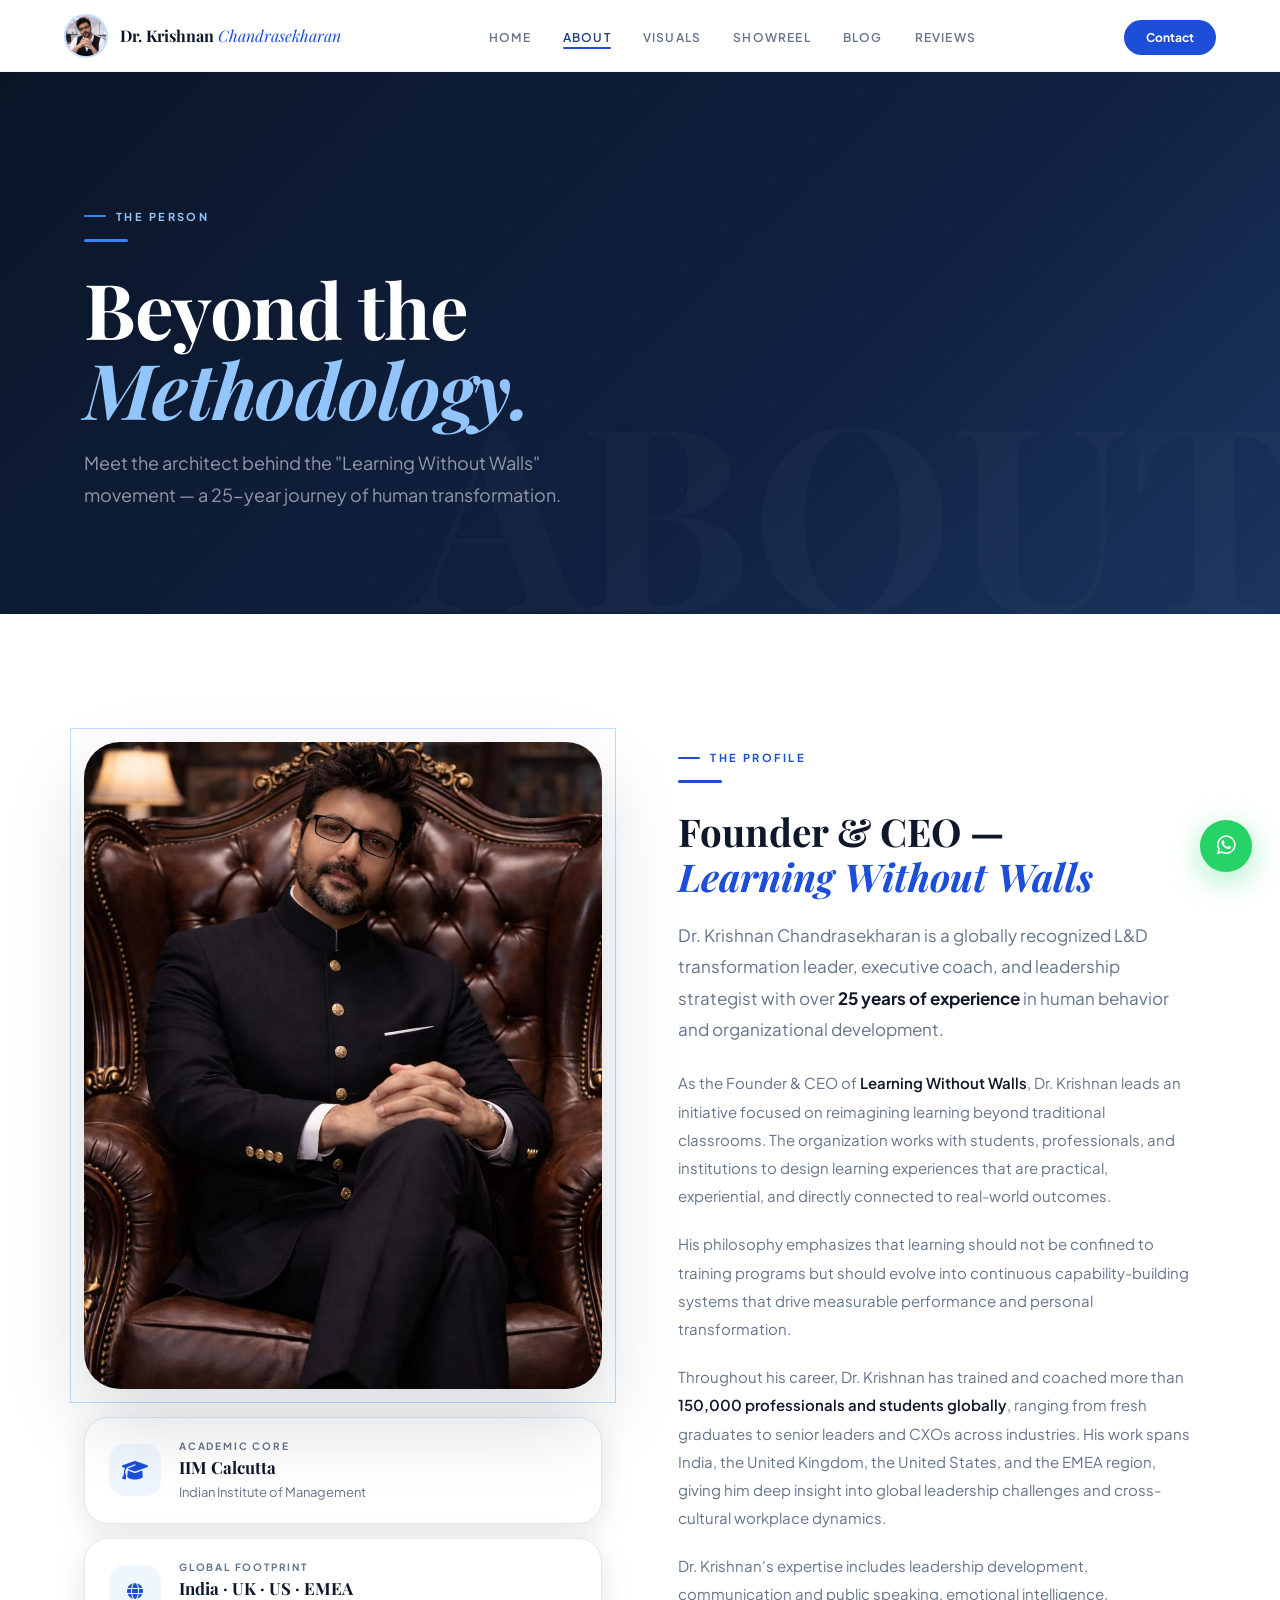
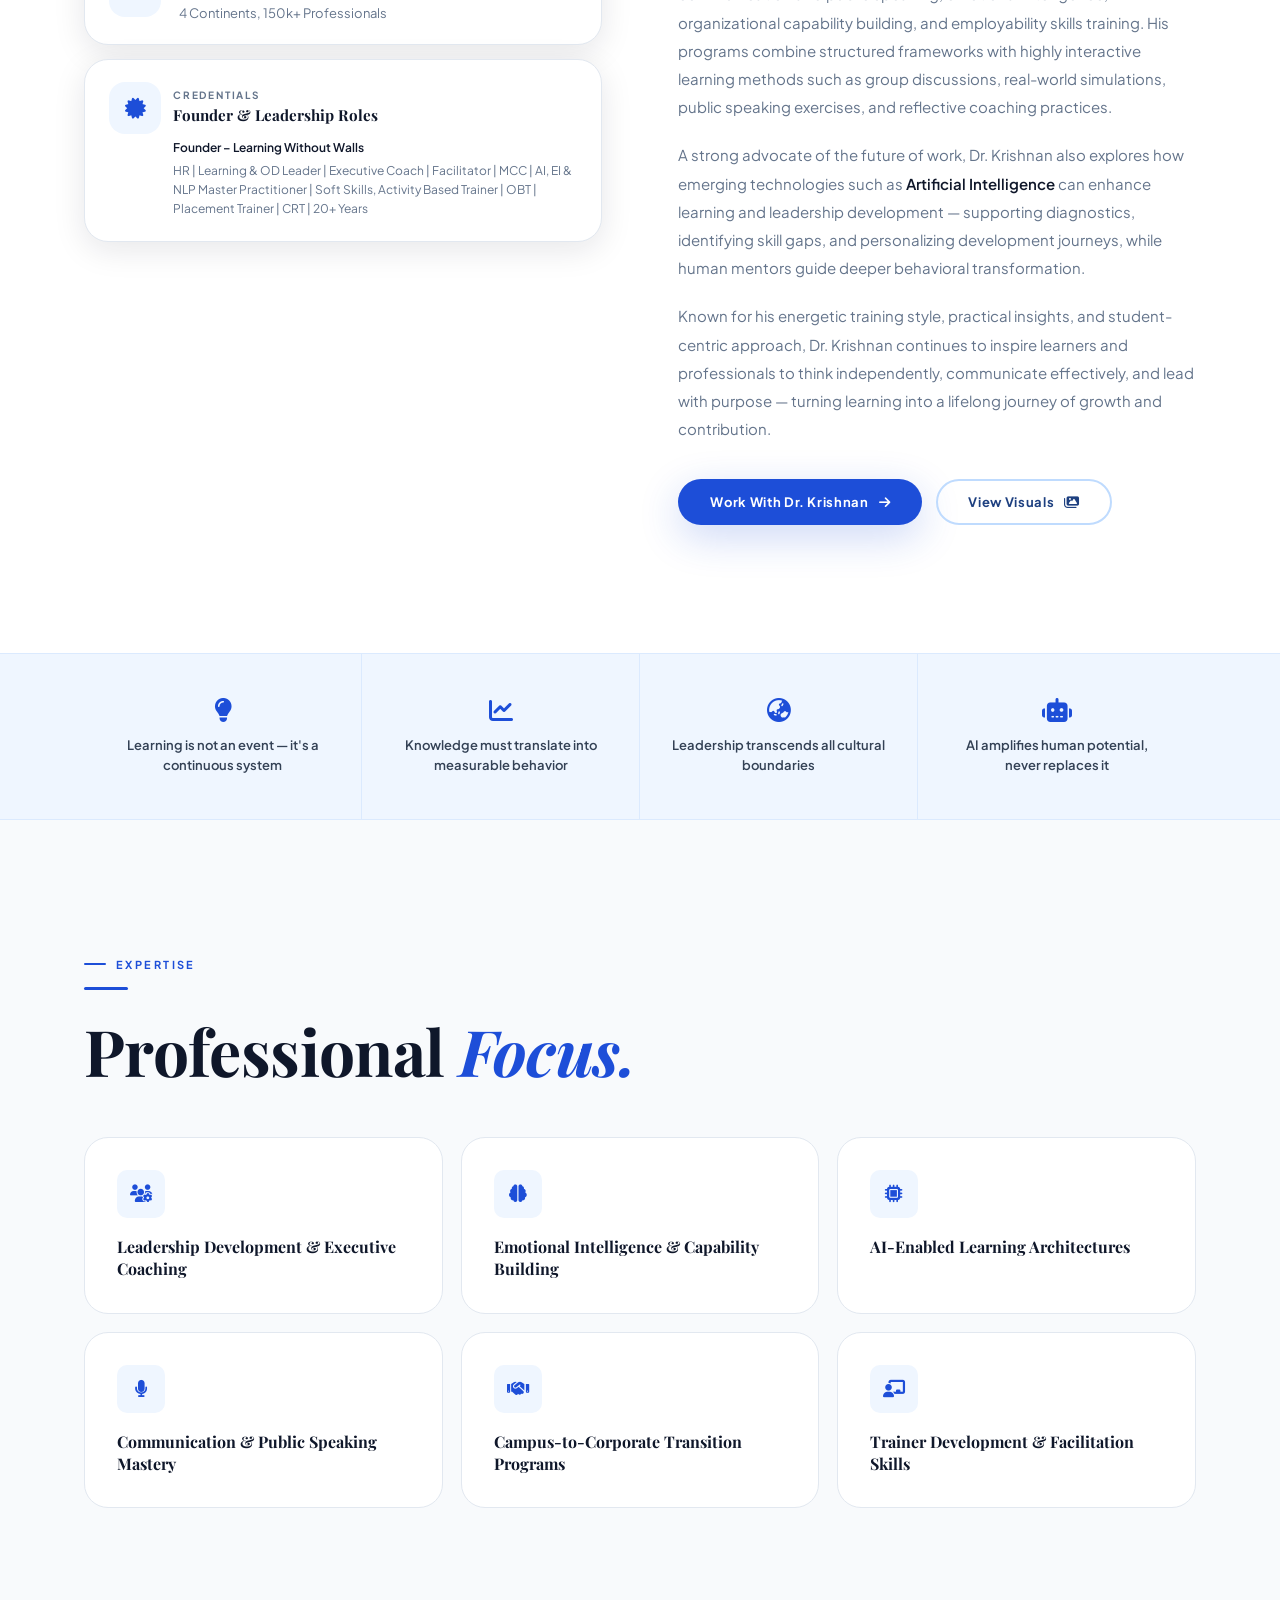
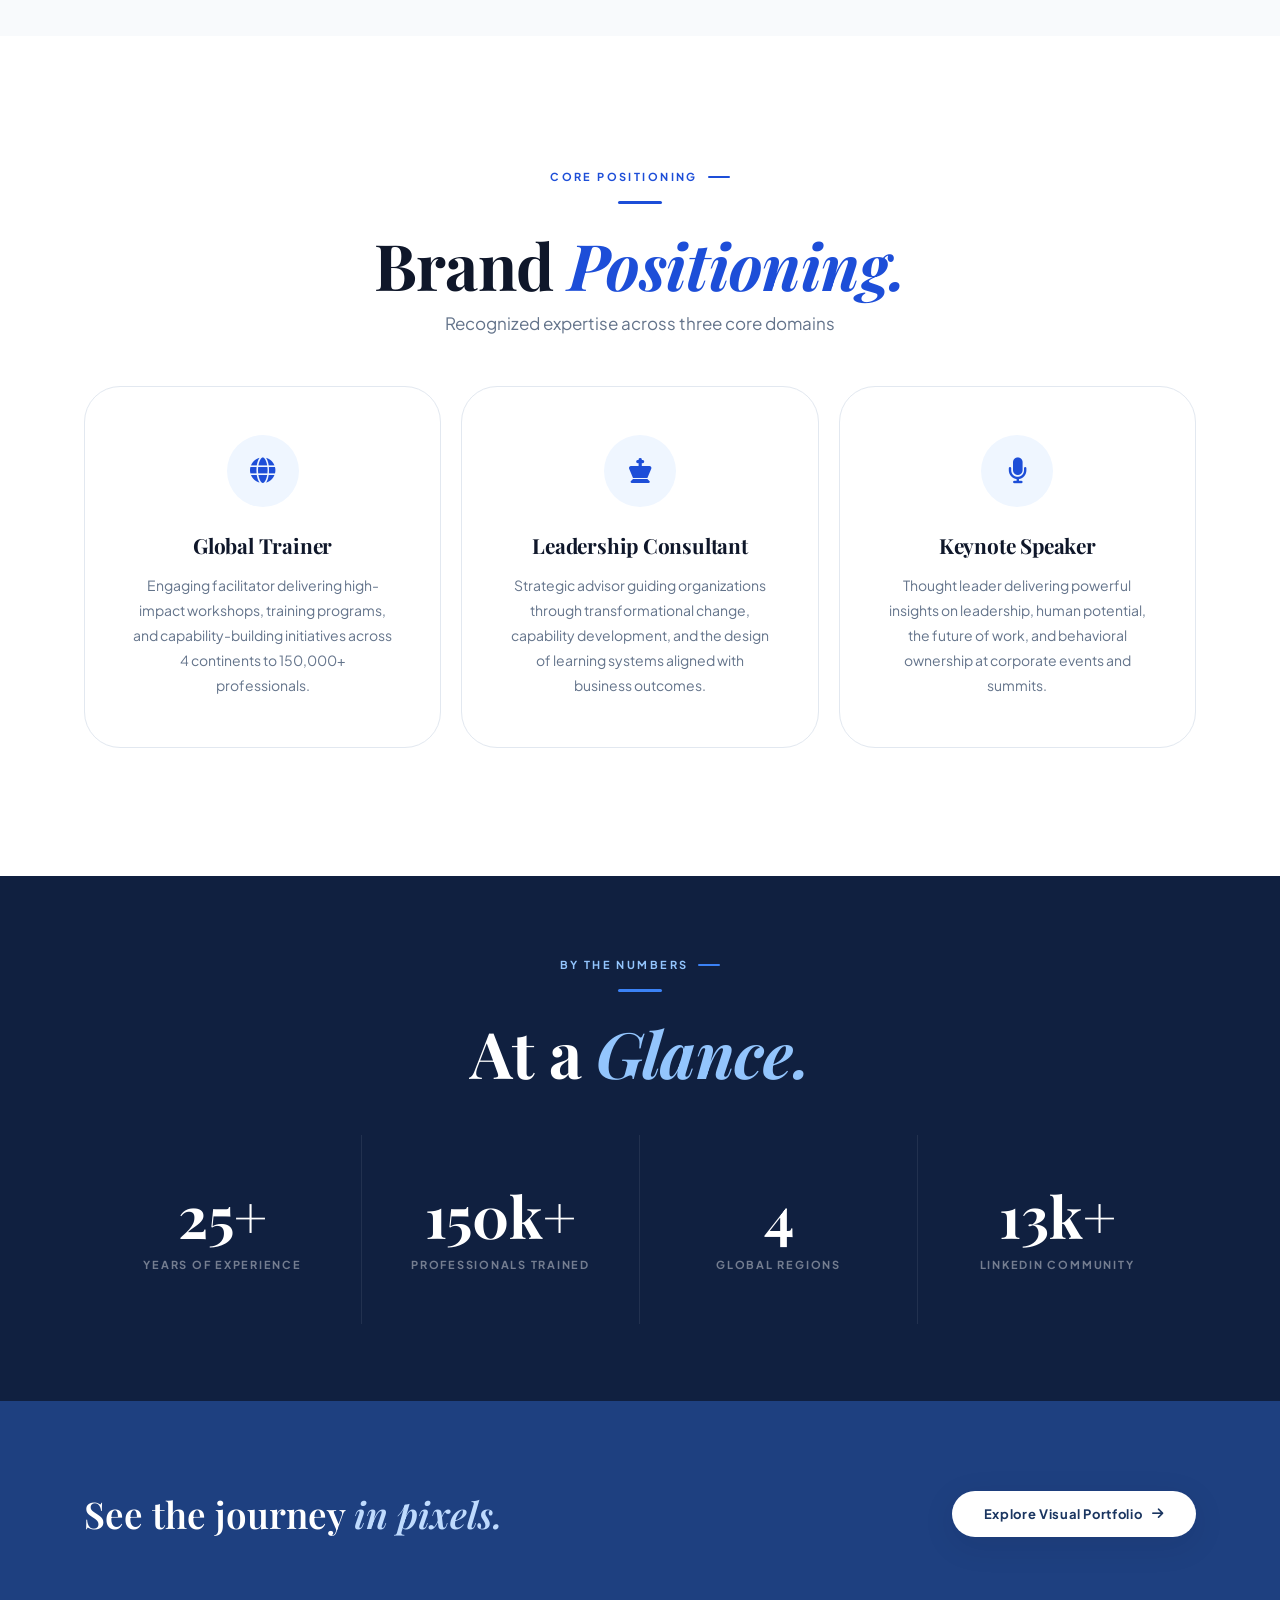
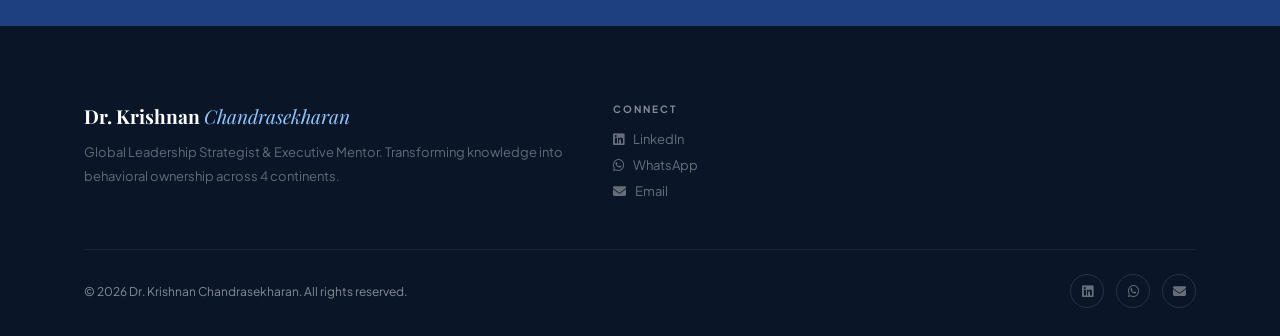
==== pages/about.html @ ce8e4a13 ",," ====
<!DOCTYPE html>
<html lang="en">
<head>
    <meta charset="UTF-8">
    <meta name="viewport" content="width=device-width, initial-scale=1.0, maximum-scale=1.0, user-scalable=no">
    <title>About Dr. Krishnan Chandrasekharan | Strategy & Mentorship</title>
    <meta name="description" content="Meet Dr. Krishnan Chandrasekharan — Global Leadership Strategist & Executive Mentor impacting 150,000+ professionals across 4 continents.">

    <link rel="preconnect" href="https://fonts.googleapis.com">
    <link rel="preconnect" href="https://fonts.gstatic.com" crossorigin>
    <link href="https://fonts.googleapis.com/css2?family=Playfair+Display:ital,wght@0,400;0,600;0,700;1,400;1,600&family=Plus+Jakarta+Sans:wght@300;400;500;600;700&display=swap" rel="stylesheet">
    <link rel="stylesheet" href="https://cdnjs.cloudflare.com/ajax/libs/font-awesome/6.4.2/css/all.min.css">

    <style>
        :root {
            --blue-900: #0a1628;
            --blue-800: #102040;
            --blue-700: #1a3560;
            --blue-600: #1e4080;
            --blue-500: #1d4ed8;
            --blue-400: #3b82f6;
            --blue-300: #93c5fd;
            --blue-200: #bfdbfe;
            --blue-100: #dbeafe;
            --blue-50:  #eff6ff;
            --white:    #ffffff;
            --grey-50:  #f8fafc;
            --grey-100: #f1f5f9;
            --grey-200: #e2e8f0;
            --grey-500: #64748b;
            --grey-700: #334155;
            --ink:      #0f172a;
            --radius-sm: 10px;
            --radius-md: 16px;
            --radius-lg: 24px;
            --radius-xl: 36px;
            --radius-full: 9999px;
            --shadow-sm:  0 2px 12px rgba(15,23,42,0.08);
            --shadow-md:  0 8px 32px rgba(15,23,42,0.10);
            --shadow-lg:  0 20px 60px rgba(15,23,42,0.13);
            --shadow-xl:  0 32px 80px rgba(15,23,42,0.16);
            --shadow-blue: 0 12px 40px rgba(29,78,216,0.22);
            --font-display: 'Playfair Display', serif;
            --font-body: 'Plus Jakarta Sans', sans-serif;
            --ease: cubic-bezier(0.25, 0.46, 0.45, 0.94);
            --tr: all 0.38s var(--ease);
        }

        *, *::before, *::after { box-sizing: border-box; margin: 0; padding: 0; }
        html { scroll-behavior: smooth; }
        body { font-family: var(--font-body); background: var(--white); color: var(--ink); overflow-x: hidden; -webkit-font-smoothing: antialiased; }
        ::-webkit-scrollbar { width: 5px; }
        ::-webkit-scrollbar-track { background: var(--grey-100); }
        ::-webkit-scrollbar-thumb { background: var(--blue-400); border-radius: 10px; }
        ::selection { background: var(--blue-100); color: var(--blue-800); }

        /* ── UTILS ── */
        .wrap { max-width: 1240px; margin: 0 auto; padding: 0 clamp(20px, 5vw, 72px); }
        .sec  { padding: clamp(80px, 10vw, 136px) 0; }
        .sec-sm { padding: clamp(56px, 7vw, 96px) 0; }

        .eyebrow {
            display: inline-flex; align-items: center; gap: 10px;
            font-size: 11px; font-weight: 700; letter-spacing: 0.22em;
            text-transform: uppercase; color: var(--blue-500);
        }
        .eyebrow::before { content: ''; width: 22px; height: 2px; background: var(--blue-500); border-radius: 2px; flex-shrink: 0; }
        .eyebrow.ctr { justify-content: center; }
        .eyebrow.ctr::before { display: none; }
        .eyebrow.ctr::after { content: ''; width: 22px; height: 2px; background: var(--blue-500); border-radius: 2px; flex-shrink: 0; }
        .eyebrow.lt { color: var(--blue-300); }
        .eyebrow.lt::before, .eyebrow.lt::after { background: var(--blue-400); }

        .rule { width: 44px; height: 3px; background: var(--blue-500); border-radius: 2px; margin: 16px 0 26px; }
        .rule.ctr { margin: 16px auto 26px; }
        .rule.lt { background: var(--blue-400); }

        .hd  { font-family: var(--font-display); font-size: clamp(2.2rem, 5vw, 4.6rem); font-weight: 700; line-height: 1.08; letter-spacing: -0.01em; color: var(--ink); }
        .hd em { font-style: italic; color: var(--blue-500); }
        .hd.w { color: var(--white); }
        .hd.w em { color: var(--blue-300); }
        .hs  { font-family: var(--font-display); font-size: clamp(1.6rem, 3vw, 2.6rem); font-weight: 700; line-height: 1.15; color: var(--ink); }
        .hs em { font-style: italic; color: var(--blue-500); }

        .body-lg { font-size: clamp(15px, 1.7vw, 17px); line-height: 1.85; color: var(--grey-500); }
        .body-md { font-size: 15px; line-height: 1.8; color: var(--grey-500); }

        /* ── BUTTONS ── */
        .btn { display: inline-flex; align-items: center; gap: 10px; font-family: var(--font-body); font-size: 13px; font-weight: 700; letter-spacing: 0.05em; text-decoration: none; border: none; border-radius: var(--radius-full); padding: 15px 32px; transition: var(--tr); white-space: nowrap; cursor: pointer; }
        .btn .arr { transition: transform 0.3s var(--ease); }
        .btn:hover .arr { transform: translateX(4px); }
        .btn-blue { background: var(--blue-500); color: var(--white); box-shadow: var(--shadow-blue); }
        .btn-blue:hover { background: var(--blue-700); color: var(--white); transform: translateY(-2px); box-shadow: 0 18px 52px rgba(29,78,216,0.35); }
        .btn-white { background: var(--white); color: var(--blue-700); box-shadow: var(--shadow-md); }
        .btn-white:hover { background: var(--grey-50); color: var(--blue-800); transform: translateY(-2px); }
        .btn-outline { background: transparent; color: var(--blue-600); border: 2px solid var(--blue-200); padding: 13px 30px; }
        .btn-outline:hover { background: var(--blue-500); color: var(--white); border-color: var(--blue-500); }

        /* ── NAV ── */
        #nav { position: fixed; top: 0; left: 0; right: 0; z-index: 1000; transition: var(--tr); width: 100%; }
        .nb { display: flex; align-items: center; justify-content: space-between; padding: 0 clamp(20px,5vw,72px); height: 72px; background: rgba(255,255,255,0.92); backdrop-filter: blur(24px) saturate(180%); -webkit-backdrop-filter: blur(24px) saturate(180%); border-bottom: 1px solid rgba(29,78,216,0.07); transition: var(--tr); }
        #nav.sc .nb { height: 64px; box-shadow: var(--shadow-md); border-bottom-color: var(--grey-200); }
        .nbrand { font-family: var(--font-display); font-size: clamp(13px,1.5vw,16px); font-weight: 700; color: var(--blue-900); text-decoration: none; line-height: 1.2; }
        .nbrand em { font-style: italic; color: var(--blue-500); font-weight: 400; }
        .nav-pic { width: 44px; height: 44px; border-radius: 50%; object-fit: cover; border: 2px solid var(--blue-200); margin-right: 12px; display: block; flex-shrink: 0; }
        .nbrand-wrap { display: flex; align-items: center; gap: 0; }
        .nlinks { display: flex; align-items: center; gap: clamp(16px,2.5vw,36px); list-style: none; }
        .nlinks a { font-size: 12px; font-weight: 600; letter-spacing: 0.1em; text-transform: uppercase; color: var(--grey-500); text-decoration: none; transition: color 0.25s; position: relative; }
        .nlinks a::after { content: ''; position: absolute; bottom: -4px; left: 0; right: 0; height: 2px; background: var(--blue-500); border-radius: 2px; transform: scaleX(0); transition: transform 0.3s var(--ease); }
        .nlinks a:hover, .nlinks a.act { color: var(--blue-600); }
        .nlinks a:hover::after, .nlinks a.act::after { transform: scaleX(1); }
        .ncta { font-size: 12px; font-weight: 700; padding: 10px 22px; border-radius: var(--radius-full); background: var(--blue-500); color: var(--white) !important; text-decoration: none; transition: var(--tr); }
        .ncta:hover { background: var(--blue-700); transform: translateY(-1px); }
        .ham { display: none; flex-direction: column; gap: 5px; cursor: pointer; background: none; border: none; padding: 4px; }
        .ham span { display: block; width: 22px; height: 2px; background: var(--blue-800); border-radius: 2px; transition: var(--tr); }
        .ham.op span:nth-child(1) { transform: rotate(45deg) translate(5px,5px); }
        .ham.op span:nth-child(2) { opacity: 0; width: 0; }
        .ham.op span:nth-child(3) { transform: rotate(-45deg) translate(5px,-5px); }
        .drw { display: none; position: fixed; top: 72px; left: 0; right: 0; z-index: 999; background: rgba(255,255,255,0.98); backdrop-filter: blur(24px); border-bottom: 1px solid var(--grey-200); flex-direction: column; box-shadow: var(--shadow-lg); transform: translateY(-8px); opacity: 0; transition: var(--tr); pointer-events: none; }
        .drw.op { display: flex; transform: translateY(0); opacity: 1; pointer-events: all; }
        .drw a { font-size: 13px; font-weight: 600; letter-spacing: 0.1em; text-transform: uppercase; color: var(--grey-700); text-decoration: none; padding: 18px clamp(20px,5vw,72px); border-bottom: 1px solid var(--grey-100); transition: all 0.2s; }
        .drw a:hover { color: var(--blue-600); background: var(--blue-50); }
        .drw .mcta { background: var(--blue-500); color: var(--white) !important; text-align: center; margin: 16px clamp(20px,5vw,72px) 24px; border-radius: var(--radius-full); border-bottom: none !important; }
        .drw .mcta:hover { background: var(--blue-700); }
        @media(max-width:860px) { .nlinks, .ncta-w { display: none; } .ham { display: flex; } }

        /* ── PAGE HERO ── */
        .page-hero {
            margin-top: 72px;
            background: linear-gradient(135deg, var(--blue-900) 0%, var(--blue-800) 60%, var(--blue-700) 100%);
            padding: clamp(72px, 10vw, 130px) 0 clamp(64px, 8vw, 110px);
            position: relative; overflow: hidden;
        }
        .page-hero::before {
            content: ''; position: absolute; inset: 0;
            background-image: radial-gradient(circle, rgba(147,197,253,1) 1px, transparent 1px);
            background-size: 44px 44px; opacity: 0.06;
        }
        .page-hero::after {
            content: 'ABOUT'; position: absolute; right: -20px; bottom: -20px;
            font-family: var(--font-display); font-size: 20vw; font-weight: 700;
            color: rgba(255,255,255,0.025); line-height: 1; pointer-events: none;
        }
        .page-hero-inner { position: relative; z-index: 1; }
        .page-hero h1 { font-family: var(--font-display); font-size: clamp(2.8rem, 6vw, 5.5rem); font-weight: 700; line-height: 1.05; letter-spacing: -0.015em; color: var(--white); }
        .page-hero h1 em { font-style: italic; color: var(--blue-300); }
        .page-hero p { font-size: clamp(15px,1.7vw,18px); color: rgba(255,255,255,0.55); margin-top: 18px; max-width: 520px; line-height: 1.8; }

        /* ── TWO COL ── */
        .tcol { display: grid; grid-template-columns: 1fr 1fr; gap: clamp(40px,6vw,96px); align-items: start; }
        @media(max-width:820px) { .tcol { grid-template-columns: 1fr; } }

        /* ── IMG FRAME ── */
        .ifr { position: relative; }
        .ifr img { width: 100%; border-radius: var(--radius-xl); box-shadow: var(--shadow-xl); display: block; }
        .ifr::before { content: ''; position: absolute; inset: -14px; border-radius: calc(var(--radius-xl)+6px); border: 1.5px solid var(--blue-200); z-index: -1; }

        /* Academic card */
        .acad-card {
            background: var(--white); border: 1px solid var(--grey-200); border-radius: var(--radius-lg);
            padding: 22px 24px; box-shadow: var(--shadow-md); margin-top: 28px;
            display: flex; align-items: center; gap: 18px; transition: var(--tr);
        }
        .acad-card:hover { box-shadow: var(--shadow-lg); border-color: var(--blue-200); transform: translateY(-2px); }
        .acad-icon { width: 52px; height: 52px; border-radius: var(--radius-md); background: var(--blue-50); display: flex; align-items: center; justify-content: center; color: var(--blue-500); font-size: 1.3rem; flex-shrink: 0; }
        .acad-text p:first-child { font-size: 10px; font-weight: 700; letter-spacing: 0.18em; text-transform: uppercase; color: var(--grey-500); margin-bottom: 4px; }
        .acad-text h4 { font-family: var(--font-display); font-size: 1.05rem; font-weight: 700; color: var(--ink); margin-bottom: 2px; }
        .acad-text span { font-size: 13px; color: var(--grey-500); }

        /* Bio paragraphs */
        .bio-text { font-size: 15px; line-height: 1.88; color: var(--grey-500); }
        .bio-text p { margin-bottom: 20px; }
        .bio-text p:last-child { margin-bottom: 0; }
        .bio-text strong { color: var(--ink); font-weight: 600; }

        /* ── FOCUS CARDS ── */
        .focus-grid { display: grid; grid-template-columns: repeat(3,1fr); gap: 18px; }
        @media(max-width:900px) { .focus-grid { grid-template-columns: 1fr 1fr; } }
        @media(max-width:600px) { .focus-grid { grid-template-columns: 1fr; } }

        .focus-card {
            background: var(--white); border: 1px solid var(--grey-200);
            border-radius: var(--radius-lg); padding: clamp(22px,3vw,32px);
            transition: var(--tr); position: relative; overflow: hidden;
        }
        .focus-card::after { content: ''; position: absolute; top: 0; left: 0; right: 0; height: 3px; background: linear-gradient(90deg, var(--blue-500), var(--blue-300)); transform: scaleX(0); transform-origin: left; transition: transform 0.4s var(--ease); }
        .focus-card:hover { box-shadow: var(--shadow-lg); border-color: var(--blue-200); transform: translateY(-4px); }
        .focus-card:hover::after { transform: scaleX(1); }
        .focus-icon { width: 48px; height: 48px; border-radius: var(--radius-sm); background: var(--blue-50); display: flex; align-items: center; justify-content: center; color: var(--blue-500); font-size: 1.1rem; margin-bottom: 18px; transition: var(--tr); }
        .focus-card:hover .focus-icon { background: var(--blue-500); color: var(--white); }
        .focus-card h4 { font-family: var(--font-display); font-size: 1rem; font-weight: 700; color: var(--ink); line-height: 1.4; }

        /* ── BRAND POSITIONING ── */
        .brand-grid { display: grid; grid-template-columns: repeat(3,1fr); gap: 20px; }
        @media(max-width:900px) { .brand-grid { grid-template-columns: 1fr 1fr; } }
        @media(max-width:600px) { .brand-grid { grid-template-columns: 1fr; } }

        .brand-card {
            background: var(--white); border: 1px solid var(--grey-200);
            border-radius: var(--radius-xl); padding: clamp(28px,4vw,48px);
            text-align: center; transition: var(--tr);
        }
        .brand-card:hover { box-shadow: var(--shadow-lg); border-color: var(--blue-200); transform: translateY(-4px); }
        .brand-card-icon { width: 72px; height: 72px; border-radius: 50%; background: var(--blue-50); display: flex; align-items: center; justify-content: center; color: var(--blue-500); font-size: 1.6rem; margin: 0 auto 24px; transition: var(--tr); }
        .brand-card:hover .brand-card-icon { background: var(--blue-500); color: var(--white); box-shadow: var(--shadow-blue); }
        .brand-card h3 { font-family: var(--font-display); font-size: 1.3rem; font-weight: 700; letter-spacing: -0.01em; color: var(--ink); margin-bottom: 14px; }
        .brand-card p { font-size: 14px; line-height: 1.8; color: var(--grey-500); }

        /* ── METRICS (DARK) ── */
        .mstrip { background: var(--blue-800); }
        .mgrid { display: grid; grid-template-columns: repeat(4,1fr); }
        .mcell { padding: clamp(28px,4vw,52px) clamp(16px,3vw,36px); text-align: center; border-right: 1px solid rgba(255,255,255,0.08); }
        .mcell:last-child { border-right: none; }
        .mnum { display: block; font-family: var(--font-display); font-size: clamp(2.4rem,4.5vw,4rem); font-weight: 700; color: var(--white); line-height: 1; margin-bottom: 8px; }
        .mlbl { font-size: 11px; font-weight: 700; letter-spacing: 0.16em; text-transform: uppercase; color: rgba(255,255,255,0.42); }
        @media(max-width:640px) { .mgrid { grid-template-columns: 1fr 1fr; } .mcell:nth-child(2){border-right:none;} .mcell:nth-child(1),.mcell:nth-child(2){border-bottom:1px solid rgba(255,255,255,0.08);} }

        /* ── PHILOSOPHY STRIP ── */
        .phil-strip { background: var(--blue-50); border-top: 1px solid var(--blue-100); border-bottom: 1px solid var(--blue-100); }
        .phil-grid { display: grid; grid-template-columns: repeat(4, 1fr); gap: 0; }
        .phil-item { padding: clamp(28px,4vw,44px) clamp(18px,2.5vw,32px); border-right: 1px solid var(--blue-100); text-align: center; }
        .phil-item:last-child { border-right: none; }
        .phil-item i { font-size: 1.5rem; color: var(--blue-500); margin-bottom: 14px; display: block; }
        .phil-item p { font-size: 13px; font-weight: 600; color: var(--grey-700); line-height: 1.5; }
        @media(max-width:720px) { .phil-grid { grid-template-columns: 1fr 1fr; } .phil-item:nth-child(2){border-right:none;} .phil-item:nth-child(1),.phil-item:nth-child(2){border-bottom:1px solid var(--blue-100);} }

        /* ── CTA BAND ── */
        .cta-band { background: var(--blue-600); }
        .cta-inner { display: flex; align-items: center; justify-content: space-between; gap: 32px; flex-wrap: wrap; }
        .cta-inner h2 { font-family: var(--font-display); font-size: clamp(1.4rem,3vw,2.3rem); font-weight: 600; color: var(--white); max-width: 560px; line-height: 1.25; }
        .cta-inner h2 em { font-style: italic; color: var(--blue-200); }

        /* ── FOOTER ── */
        footer { background: var(--blue-900); color: rgba(255,255,255,0.5); padding: clamp(48px,6vw,80px) 0 28px; }
        .fgrid { display: grid; grid-template-columns: 1.8fr 1fr 1fr; gap: 48px; padding-bottom: 40px; border-bottom: 1px solid rgba(255,255,255,0.07); }
        @media(max-width:700px) { .fgrid { grid-template-columns: 1fr; gap: 28px; } }
        .fbrand { font-family: var(--font-display); font-size: 1.2rem; font-weight: 700; color: var(--white); text-decoration: none; display: block; margin-bottom: 12px; }
        .fbrand em { font-style: italic; color: var(--blue-300); font-weight: 400; }
        .fdesc { font-size: 13px; line-height: 1.8; color: rgba(255,255,255,0.36); }
        .fcol h6 { font-size: 10px; font-weight: 700; letter-spacing: 0.2em; text-transform: uppercase; color: rgba(255,255,255,0.5); margin-bottom: 16px; }
        .fcol a { display: block; font-size: 13px; color: rgba(255,255,255,0.38); text-decoration: none; margin-bottom: 10px; transition: color 0.25s; }
        .fcol a:hover { color: var(--blue-300); }
        .fbot { display: flex; justify-content: space-between; align-items: center; padding-top: 24px; flex-wrap: wrap; gap: 12px; }
        .fbot p { font-size: 12px; }
        .fsoc { display: flex; gap: 12px; }
        .fsoc a { width: 34px; height: 34px; border-radius: 50%; border: 1px solid rgba(255,255,255,0.12); display: flex; align-items: center; justify-content: center; color: rgba(255,255,255,0.38); font-size: 13px; text-decoration: none; transition: var(--tr); }
        .fsoc a:hover { background: var(--blue-500); border-color: var(--blue-500); color: var(--white); transform: translateY(-2px); }

        /* ── WA FLOAT ── */
        .wa { position: fixed; bottom: 28px; right: 28px; z-index: 999; width: 52px; height: 52px; border-radius: 50%; background: #25D366; color: var(--white); display: flex; align-items: center; justify-content: center; font-size: 1.35rem; text-decoration: none; box-shadow: 0 8px 32px rgba(37,211,102,0.4); transition: var(--tr); }
        .wa:hover { transform: scale(1.1); background: #1da851; color: var(--white); }

        /* ── REVEAL ── */
        .rev { opacity: 0; transform: translateY(26px); transition: opacity 0.65s var(--ease), transform 0.65s var(--ease); }
        .rev.in { opacity: 1; transform: translateY(0); }
        .d1 { transition-delay: 0.1s; } .d2 { transition-delay: 0.2s; } .d3 { transition-delay: 0.3s; }
    </style>
</head>
<body>

<!-- NAV -->
<nav id="nav">
    <div class="nb">
        <div class="nbrand-wrap">
            <img src="../images/profile1.jpeg" class="nav-pic" alt="Dr. Krishnan">
            <a href="../index.html" class="nbrand">Dr. Krishnan <em>Chandrasekharan</em></a>
        </div>
        <ul class="nlinks">
            <li><a href="../index.html">Home</a></li>
            <li><a href="about.html" class="act">About</a></li>
            <li><a href="gallery.html">Visuals</a></li>
            <li><a href="videos.html">Showreel</a></li>
            <li><a href="blog.html">Blog</a></li>
            <li><a href="reviews.html">Reviews</a></li>
        </ul>
        <div class="ncta-w"><a href="contact.html" class="ncta">Contact</a></div>
        <button class="ham" id="ham" aria-label="Menu"><span></span><span></span><span></span></button>
    </div>
</nav>

<!-- MOBILE DRAWER -->
<div class="drw" id="drw">
    <a href="../index.html">Home</a>
    <a href="about.html">About</a>
    <a href="gallery.html">Visuals</a>
    <a href="videos.html">Showreel</a>
    <a href="blog.html">Blog</a>
    <a href="reviews.html">Reviews</a>
    <a href="contact.html" class="mcta">Contact</a>
</div>

<!-- PAGE HERO -->
<header class="page-hero">
    <div class="wrap page-hero-inner">
        <div class="rev">
            <div class="eyebrow lt">The Person</div>
            <div class="rule lt"></div>
        </div>
        <h1 class="rev d1">Beyond the<br><em>Methodology.</em></h1>
        <p class="rev d2">Meet the architect behind the "Learning Without Walls" movement — a 25-year journey of human transformation.</p>
    </div>
</header>

<!-- ABOUT CONTENT -->
<section class="sec" style="background: var(--white);">
    <div class="wrap">
        <div class="tcol">
            <!-- LEFT: Photo + credential -->
            <div class="rev">
                <div class="ifr">
                    <img src="../images/profile.jpg"
                         onerror="this.src='https://images.unsplash.com/photo-1560250056-07ba644d8ad3?auto=format&fit=crop&q=80&w=1000'"
                         alt="Dr. Krishnan Chandrasekharan"
                         style="aspect-ratio:4/5;object-fit:cover;">
                </div>
                <div class="acad-card">
                    <div class="acad-icon"><i class="fas fa-graduation-cap"></i></div>
                    <div class="acad-text">
                        <p>Academic Core</p>
                        <h4>IIM Calcutta</h4>
                        <span>Indian Institute of Management</span>
                    </div>
                </div>
                <div class="acad-card" style="margin-top:14px;">
                    <div class="acad-icon" style="font-size:1rem;"><i class="fas fa-globe"></i></div>
                    <div class="acad-text">
                        <p>Global Footprint</p>
                        <h4>India · UK · US · EMEA</h4>
                        <span>4 Continents, 150k+ Professionals</span>
                    </div>
                </div>
                <div class="acad-card" style="margin-top:14px; flex-direction:column; align-items:flex-start; gap:12px;">
                    <div style="display:flex; align-items:center; gap:12px; width:100%;">
                        <div class="acad-icon" style="margin:0;"><i class="fas fa-certificate"></i></div>
                        <div class="acad-text" style="margin:0;">
                            <p>Credentials</p>
                            <h4 style="font-size:0.95rem;">Founder & Leadership Roles</h4>
                        </div>
                    </div>
                    <div style="font-size:12px; line-height:1.6; color:var(--grey-500); padding-left:64px; margin-top:-8px;">
                        <p style="margin:0; font-weight:600; color:var(--ink);">Founder – Learning Without Walls</p>
                        <p style="margin:4px 0 0 0;">HR | Learning & OD Leader | Executive Coach | Facilitator | MCC | AI, EI & NLP Master Practitioner | Soft Skills, Activity Based Trainer | OBT | Placement Trainer | CRT | 20+ Years</p>
                    </div>
                </div>
            </div>

            <!-- RIGHT: Bio -->
            <div class="rev d1">
                <div class="eyebrow">The Profile</div>
                <div class="rule"></div>
                <h2 class="hs" style="margin-bottom:22px;">Founder & CEO —<br><em>Learning Without Walls</em></h2>

                <p class="body-lg" style="margin-bottom:24px;">
                    Dr. Krishnan Chandrasekharan is a globally recognized L&amp;D transformation leader, executive coach, and leadership strategist with over <strong style="color:var(--ink);">25 years of experience</strong> in human behavior and organizational development.
                </p>

                <div class="bio-text">
                    <p>As the Founder &amp; CEO of <strong>Learning Without Walls</strong>, Dr. Krishnan leads an initiative focused on reimagining learning beyond traditional classrooms. The organization works with students, professionals, and institutions to design learning experiences that are practical, experiential, and directly connected to real-world outcomes.</p>

                    <p>His philosophy emphasizes that learning should not be confined to training programs but should evolve into continuous capability-building systems that drive measurable performance and personal transformation.</p>

                    <p>Throughout his career, Dr. Krishnan has trained and coached more than <strong>150,000 professionals and students globally</strong>, ranging from fresh graduates to senior leaders and CXOs across industries. His work spans India, the United Kingdom, the United States, and the EMEA region, giving him deep insight into global leadership challenges and cross-cultural workplace dynamics.</p>

                    <p>Dr. Krishnan's expertise includes leadership development, communication and public speaking, emotional intelligence, organizational capability building, and employability skills training. His programs combine structured frameworks with highly interactive learning methods such as group discussions, real-world simulations, public speaking exercises, and reflective coaching practices.</p>

                    <p>A strong advocate of the future of work, Dr. Krishnan also explores how emerging technologies such as <strong>Artificial Intelligence</strong> can enhance learning and leadership development — supporting diagnostics, identifying skill gaps, and personalizing development journeys, while human mentors guide deeper behavioral transformation.</p>

                    <p>Known for his energetic training style, practical insights, and student-centric approach, Dr. Krishnan continues to inspire learners and professionals to think independently, communicate effectively, and lead with purpose — turning learning into a lifelong journey of growth and contribution.</p>
                </div>

                <div style="display:flex; gap:14px; flex-wrap:wrap; margin-top:36px;">
                    <a href="contact.html" class="btn btn-blue">Work With Dr. Krishnan <i class="fas fa-arrow-right arr"></i></a>
                    <a href="gallery.html" class="btn btn-outline">View Visuals <i class="fas fa-images arr"></i></a>
                </div>
            </div>
        </div>
    </div>
</section>

<!-- PHILOSOPHY STRIP -->
<div class="phil-strip sec-sm" style="padding:0;">
    <div class="wrap">
        <div class="phil-grid">
            <div class="phil-item rev">
                <i class="fas fa-lightbulb"></i>
                <p>Learning is not an event — it's a continuous system</p>
            </div>
            <div class="phil-item rev d1">
                <i class="fas fa-chart-line"></i>
                <p>Knowledge must translate into measurable behavior</p>
            </div>
            <div class="phil-item rev d2">
                <i class="fas fa-globe-asia"></i>
                <p>Leadership transcends all cultural boundaries</p>
            </div>
            <div class="phil-item rev d3">
                <i class="fas fa-robot"></i>
                <p>AI amplifies human potential, never replaces it</p>
            </div>
        </div>
    </div>
</div>

<!-- PROFESSIONAL FOCUS -->
<section class="sec" style="background: var(--grey-50);">
    <div class="wrap">
        <div style="margin-bottom:52px;" class="rev">
            <div class="eyebrow">Expertise</div>
            <div class="rule"></div>
            <h2 class="hd">Professional <em>Focus.</em></h2>
        </div>
        <div class="focus-grid">
            <div class="focus-card rev">
                <div class="focus-icon"><i class="fas fa-users-cog"></i></div>
                <h4>Leadership Development &amp; Executive Coaching</h4>
            </div>
            <div class="focus-card rev d1">
                <div class="focus-icon"><i class="fas fa-brain"></i></div>
                <h4>Emotional Intelligence &amp; Capability Building</h4>
            </div>
            <div class="focus-card rev d2">
                <div class="focus-icon"><i class="fas fa-microchip"></i></div>
                <h4>AI-Enabled Learning Architectures</h4>
            </div>
            <div class="focus-card rev">
                <div class="focus-icon"><i class="fas fa-microphone"></i></div>
                <h4>Communication &amp; Public Speaking Mastery</h4>
            </div>
            <div class="focus-card rev d1">
                <div class="focus-icon"><i class="fas fa-handshake"></i></div>
                <h4>Campus-to-Corporate Transition Programs</h4>
            </div>
            <div class="focus-card rev d2">
                <div class="focus-icon"><i class="fas fa-chalkboard-teacher"></i></div>
                <h4>Trainer Development &amp; Facilitation Skills</h4>
            </div>
        </div>
    </div>
</section>

<!-- BRAND POSITIONING -->
<section class="sec" style="background: var(--white);">
    <div class="wrap">
        <div style="text-align:center; margin-bottom:52px;">
            <div class="eyebrow ctr rev" style="display:inline-flex;">Core Positioning</div>
            <div class="rule ctr rev"></div>
            <h2 class="hd rev">Brand <em>Positioning.</em></h2>
            <p class="rev" style="font-size:clamp(15px,1.6vw,17px);color:var(--grey-500);margin-top:12px;">Recognized expertise across three core domains</p>
        </div>
        <div class="brand-grid">
            <div class="brand-card rev">
                <div class="brand-card-icon"><i class="fas fa-globe"></i></div>
                <h3>Global Trainer</h3>
                <p>Engaging facilitator delivering high-impact workshops, training programs, and capability-building initiatives across 4 continents to 150,000+ professionals.</p>
            </div>
            <div class="brand-card rev d1">
                <div class="brand-card-icon"><i class="fas fa-chess-king"></i></div>
                <h3>Leadership Consultant</h3>
                <p>Strategic advisor guiding organizations through transformational change, capability development, and the design of learning systems aligned with business outcomes.</p>
            </div>
            <div class="brand-card rev d2">
                <div class="brand-card-icon"><i class="fas fa-microphone"></i></div>
                <h3>Keynote Speaker</h3>
                <p>Thought leader delivering powerful insights on leadership, human potential, the future of work, and behavioral ownership at corporate events and summits.</p>
            </div>
        </div>
    </div>
</section>

<!-- METRICS (DARK) -->
<div class="mstrip">
    <div class="wrap">
        <div style="text-align:center; padding-top:clamp(48px,6vw,80px); margin-bottom:48px;">
            <div class="eyebrow lt ctr rev" style="display:inline-flex;">By the Numbers</div>
            <div class="rule lt ctr rev"></div>
            <h2 class="hd w rev">At a <em>Glance.</em></h2>
        </div>
        <div class="mgrid">
            <div class="mcell rev"><span class="mnum">25+</span><span class="mlbl">Years of Experience</span></div>
            <div class="mcell rev d1"><span class="mnum">150k+</span><span class="mlbl">Professionals Trained</span></div>
            <div class="mcell rev d2"><span class="mnum">4</span><span class="mlbl">Global Regions</span></div>
            <div class="mcell rev d3"><span class="mnum">13k+</span><span class="mlbl">LinkedIn Community</span></div>
        </div>
        <div style="padding-bottom:clamp(48px,6vw,80px);"></div>
    </div>
</div>

<!-- CTA BAND -->
<div class="cta-band sec-sm">
    <div class="wrap">
        <div class="cta-inner rev">
            <h2>See the journey <em>in pixels.</em></h2>
            <a href="gallery.html" class="btn btn-white">Explore Visual Portfolio <i class="fas fa-arrow-right arr"></i></a>
        </div>
    </div>
</div>

<!-- FOOTER -->
<footer>
    <div class="wrap">
        <div class="fgrid">
            <div>
                <a href="../index.html" class="fbrand">Dr. Krishnan <em>Chandrasekharan</em></a>
                <p class="fdesc">Global Leadership Strategist &amp; Executive Mentor. Transforming knowledge into behavioral ownership across 4 continents.</p>
            </div>
            <div class="fcol">
                <h6>Connect</h6>
                <a href="https://www.linkedin.com/in/drkc" target="_blank" rel="noopener noreferrer"><i class="fab fa-linkedin" style="margin-right:9px;"></i>LinkedIn</a>
                <a href="https://wa.me/916300405352" target="_blank" rel="noopener noreferrer"><i class="fab fa-whatsapp" style="margin-right:9px;"></i>WhatsApp</a>
                <a href="mailto:connect@learningwithoutwalls.in?subject=Website%20Inquiry"><i class="fas fa-envelope" style="margin-right:9px;"></i>Email</a>
            </div>
        </div>
        <div class="fbot">
            <p>&copy; 2026 Dr. Krishnan Chandrasekharan. All rights reserved.</p>
            <div class="fsoc">
                <a href="https://www.linkedin.com/in/drkc" target="_blank" rel="noopener noreferrer"><i class="fab fa-linkedin"></i></a>
                <a href="https://wa.me/916300405352" target="_blank" rel="noopener noreferrer"><i class="fab fa-whatsapp"></i></a>
                <a href="mailto:connect@learningwithoutwalls.in?subject=Website%20Inquiry"><i class="fas fa-envelope"></i></a>
            </div>
        </div>
    </div>
</footer>

<a href="https://wa.me/916300405352" class="wa" target="_blank" aria-label="WhatsApp"><i class="fab fa-whatsapp"></i></a>

<script>
    // NAV SCROLL
    const nav = document.getElementById('nav');
    window.addEventListener('scroll', () => nav.classList.toggle('sc', scrollY > 48));

    // MOBILE MENU
    const ham = document.getElementById('ham'), drw = document.getElementById('drw');
    ham.addEventListener('click', () => { ham.classList.toggle('op'); drw.classList.toggle('op'); });
    drw.querySelectorAll('a').forEach(a => a.addEventListener('click', () => { ham.classList.remove('op'); drw.classList.remove('op'); }));

    // REVEAL
    const ro = new IntersectionObserver(es => es.forEach(e => {
        if (e.isIntersecting) { e.target.classList.add('in'); ro.unobserve(e.target); }
    }), { threshold: 0.12 });
    document.querySelectorAll('.rev').forEach(el => ro.observe(el));
</script>
</body>
</html>
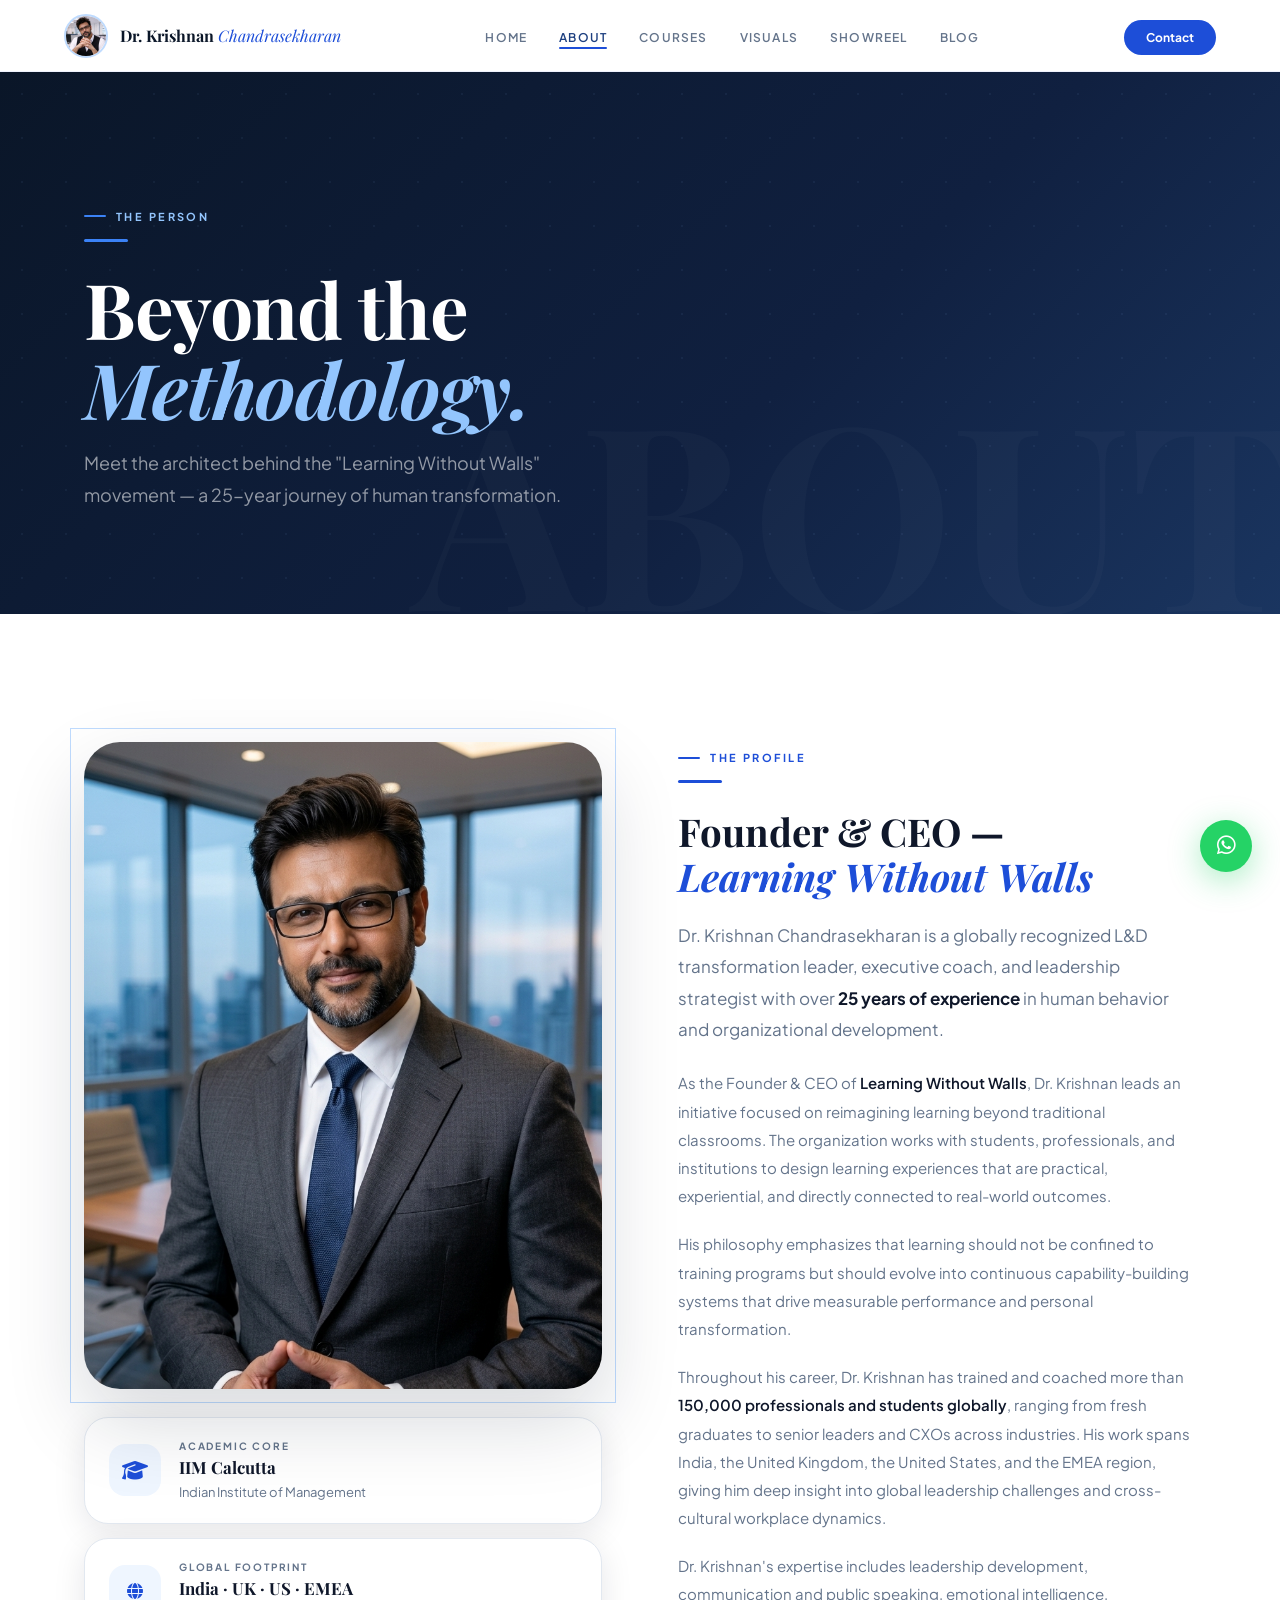
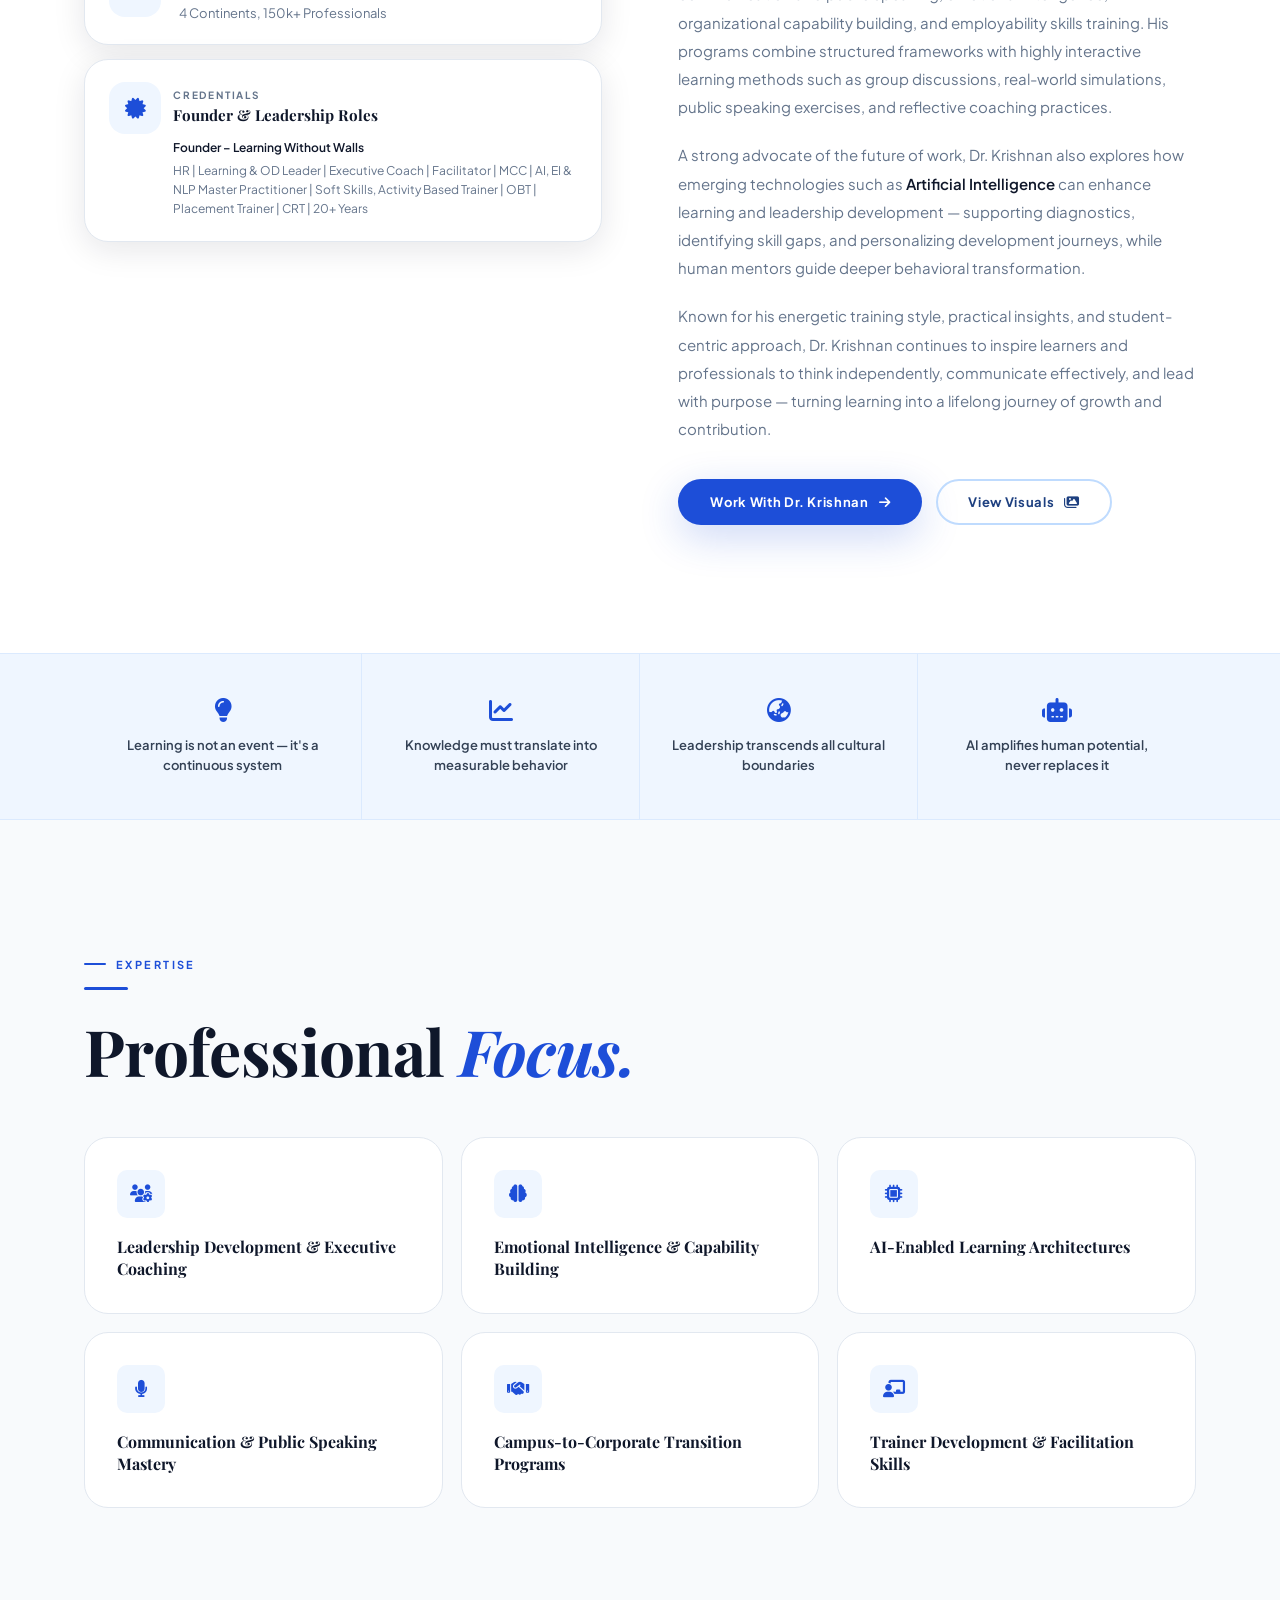
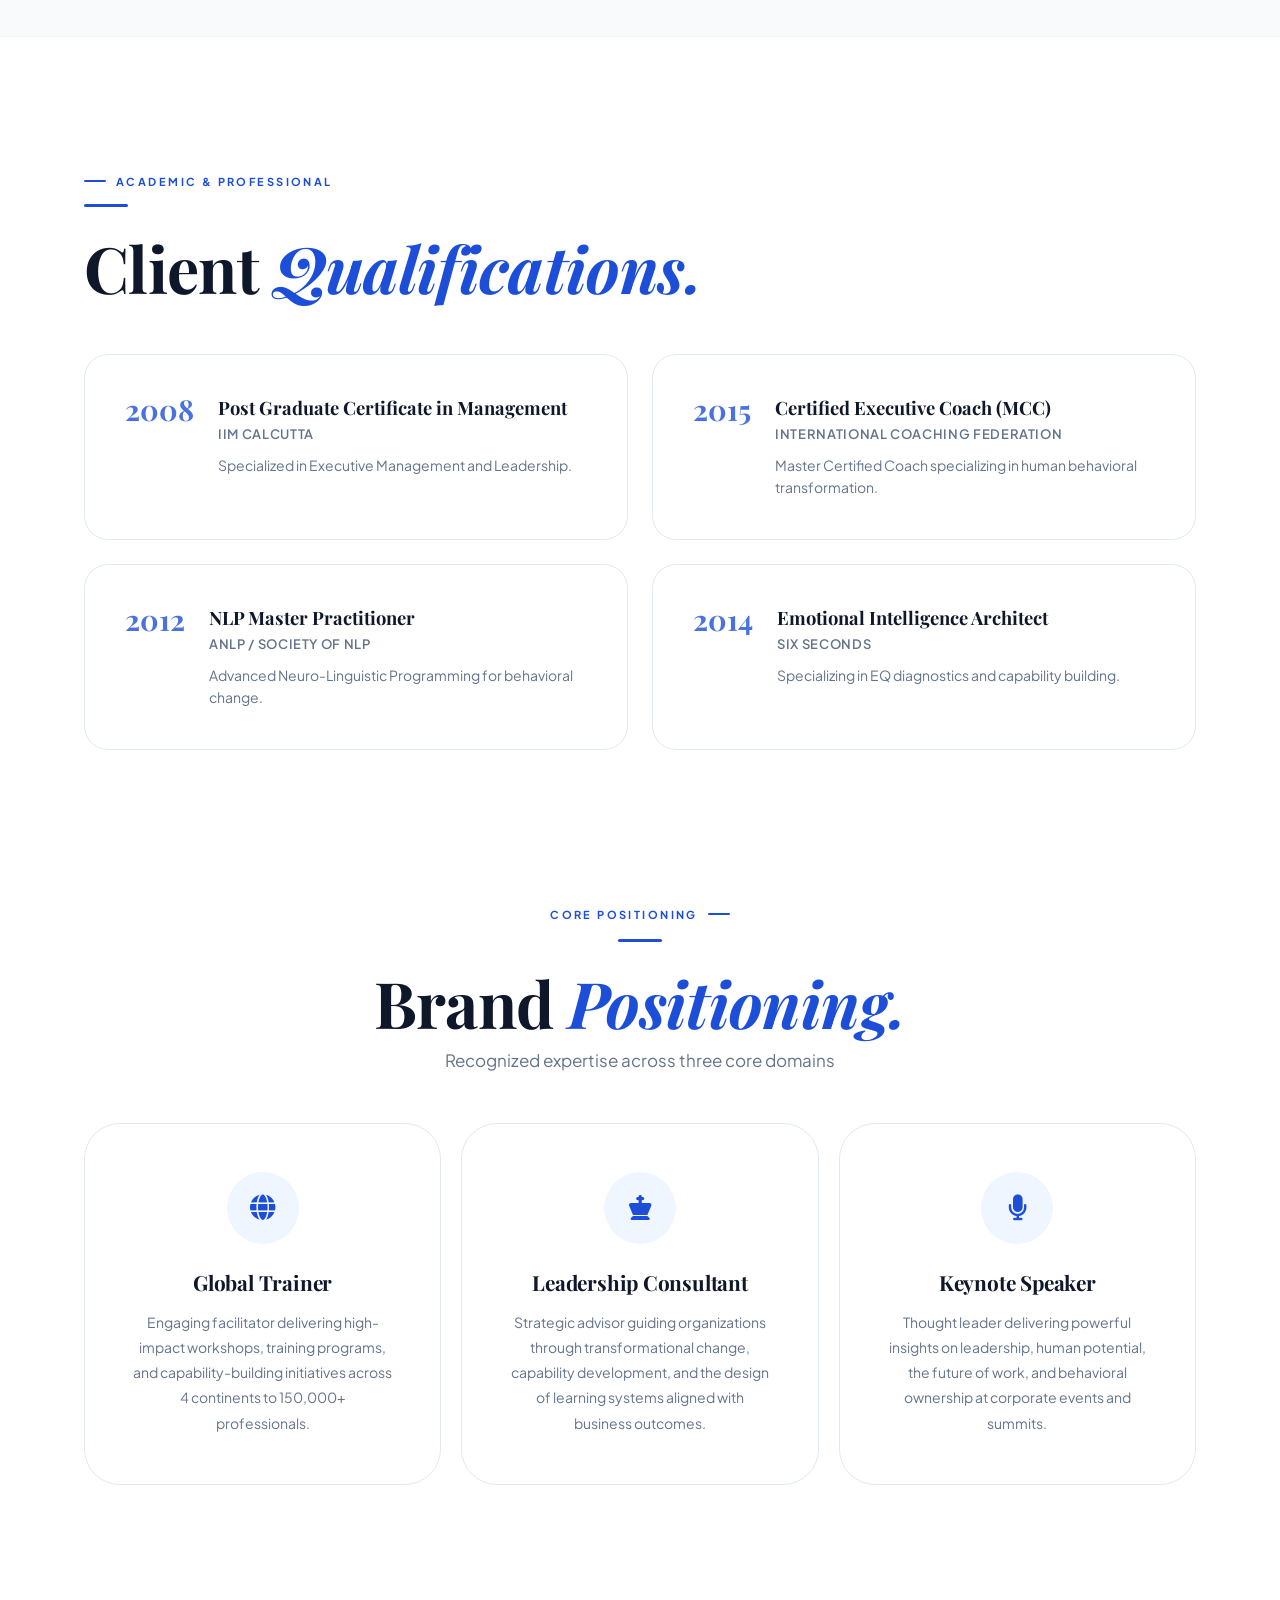
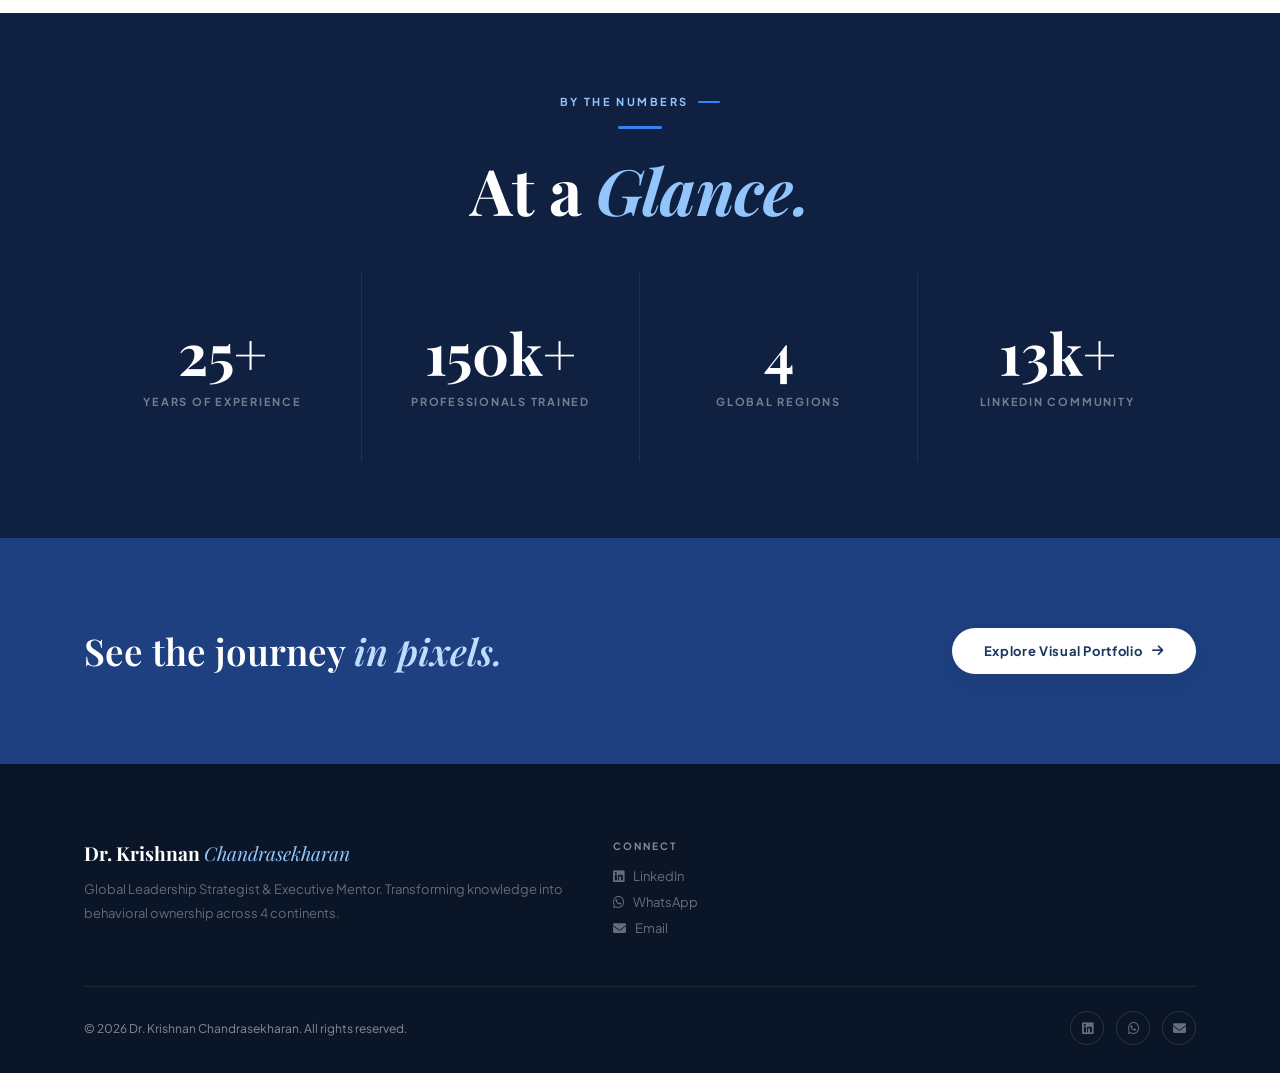
==== commit 56365ca6: "Complete updates for consistent nav, reviews removal, case studies, video layout, and Razorpay" ====
--- a/pages/about.html
+++ b/pages/about.html
@@ -250,6 +250,25 @@
         .wa { position: fixed; bottom: 28px; right: 28px; z-index: 999; width: 52px; height: 52px; border-radius: 50%; background: #25D366; color: var(--white); display: flex; align-items: center; justify-content: center; font-size: 1.35rem; text-decoration: none; box-shadow: 0 8px 32px rgba(37,211,102,0.4); transition: var(--tr); }
         .wa:hover { transform: scale(1.1); background: #1da851; color: var(--white); }
 
+        /* ── QUALIFICATIONS CARDS ── */
+        .qual-grid { display: grid; grid-template-columns: repeat(2, 1fr); gap: 24px; }
+        @media(max-width:768px) { .qual-grid { grid-template-columns: 1fr; } }
+
+        .qual-card {
+            background: var(--white); border: 1px solid var(--grey-200);
+            border-radius: var(--radius-lg); padding: clamp(24px, 4vw, 40px);
+            display: flex; gap: 24px; transition: var(--tr);
+            position: relative; overflow: hidden;
+        }
+        .qual-card:hover { box-shadow: var(--shadow-lg); border-color: var(--blue-200); transform: translateY(-3px); }
+        .qual-card::before { content: ''; position: absolute; left: 0; top: 0; bottom: 0; width: 4px; background: var(--blue-500); opacity: 0; transition: var(--tr); }
+        .qual-card:hover::before { opacity: 1; }
+
+        .qual-year { font-family: var(--font-display); font-size: 1.8rem; font-weight: 700; color: var(--blue-500); line-height: 1; opacity: 0.8; flex-shrink: 0; }
+        .qual-content h4 { font-family: var(--font-display); font-size: 1.15rem; font-weight: 700; color: var(--ink); margin-bottom: 6px; }
+        .qual-content h5 { font-size: 13px; font-weight: 600; color: var(--grey-500); margin-bottom: 12px; text-transform: uppercase; letter-spacing: 0.05em; }
+        .qual-content p { font-size: 14px; line-height: 1.6; color: var(--grey-500); }
+
         /* ── REVEAL ── */
         .rev { opacity: 0; transform: translateY(26px); transition: opacity 0.65s var(--ease), transform 0.65s var(--ease); }
         .rev.in { opacity: 1; transform: translateY(0); }
@@ -268,10 +287,10 @@
         <ul class="nlinks">
             <li><a href="../index.html">Home</a></li>
             <li><a href="about.html" class="act">About</a></li>
+            <li><a href="courses.html">Courses</a></li>
             <li><a href="gallery.html">Visuals</a></li>
             <li><a href="videos.html">Showreel</a></li>
             <li><a href="blog.html">Blog</a></li>
-            <li><a href="reviews.html">Reviews</a></li>
         </ul>
         <div class="ncta-w"><a href="contact.html" class="ncta">Contact</a></div>
         <button class="ham" id="ham" aria-label="Menu"><span></span><span></span><span></span></button>
@@ -282,10 +301,10 @@
 <div class="drw" id="drw">
     <a href="../index.html">Home</a>
     <a href="about.html">About</a>
+    <a href="courses.html">Courses</a>
     <a href="gallery.html">Visuals</a>
     <a href="videos.html">Showreel</a>
     <a href="blog.html">Blog</a>
-    <a href="reviews.html">Reviews</a>
     <a href="contact.html" class="mcta">Contact</a>
 </div>
 
@@ -308,7 +327,7 @@
             <!-- LEFT: Photo + credential -->
             <div class="rev">
                 <div class="ifr">
-                    <img src="../images/profile.jpg"
+                    <img src="../images/profile2.jpg"
                          onerror="this.src='https://images.unsplash.com/photo-1560250056-07ba644d8ad3?auto=format&fit=crop&q=80&w=1000'"
                          alt="Dr. Krishnan Chandrasekharan"
                          style="aspect-ratio:4/5;object-fit:cover;">
@@ -438,6 +457,20 @@
     </div>
 </section>
 
+<!-- QUALIFICATIONS SECTION -->
+<section class="sec" style="background: var(--white); border-top: 1px solid var(--grey-100); padding-top: clamp(80px, 10vw, 136px); padding-bottom: 24px;">
+    <div class="wrap">
+        <div style="margin-bottom:52px;" class="rev">
+            <div class="eyebrow">Academic & Professional</div>
+            <div class="rule"></div>
+            <h2 class="hd">Client <em>Qualifications.</em></h2>
+        </div>
+        <div class="qual-grid" id="qual-grid">
+            <!-- Dynamic content injected via JS -->
+        </div>
+    </div>
+</section>
+
 <!-- BRAND POSITIONING -->
 <section class="sec" style="background: var(--white);">
     <div class="wrap">
@@ -538,6 +571,32 @@
         if (e.isIntersecting) { e.target.classList.add('in'); ro.unobserve(e.target); }
     }), { threshold: 0.12 });
     document.querySelectorAll('.rev').forEach(el => ro.observe(el));
+
+    // QUALIFICATIONS DATA & RENDER
+    const qualifications = [
+        { degree: "Post Graduate Certificate in Management", institution: "IIM Calcutta", year: "2008", desc: "Specialized in Executive Management and Leadership." },
+        { degree: "Certified Executive Coach (MCC)", institution: "International Coaching Federation", year: "2015", desc: "Master Certified Coach specializing in human behavioral transformation." },
+        { degree: "NLP Master Practitioner", institution: "ANLP / Society of NLP", year: "2012", desc: "Advanced Neuro-Linguistic Programming for behavioral change." },
+        { degree: "Emotional Intelligence Architect", institution: "Six Seconds", year: "2014", desc: "Specializing in EQ diagnostics and capability building." }
+    ];
+
+    function renderQualifications() {
+        const grid = document.getElementById('qual-grid');
+        if (!grid) return;
+        grid.innerHTML = qualifications.map((q, i) => `
+            <div class="qual-card rev d${i % 3 + 1}">
+                <div class="qual-year">${q.year}</div>
+                <div class="qual-content">
+                    <h4>${q.degree}</h4>
+                    <h5>${q.institution}</h5>
+                    ${q.desc ? `<p>${q.desc}</p>` : ''}
+                </div>
+            </div>
+        `).join('');
+        // Re-observe injected elements
+        grid.querySelectorAll('.rev').forEach(el => ro.observe(el));
+    }
+    renderQualifications();
 </script>
 </body>
 </html>
